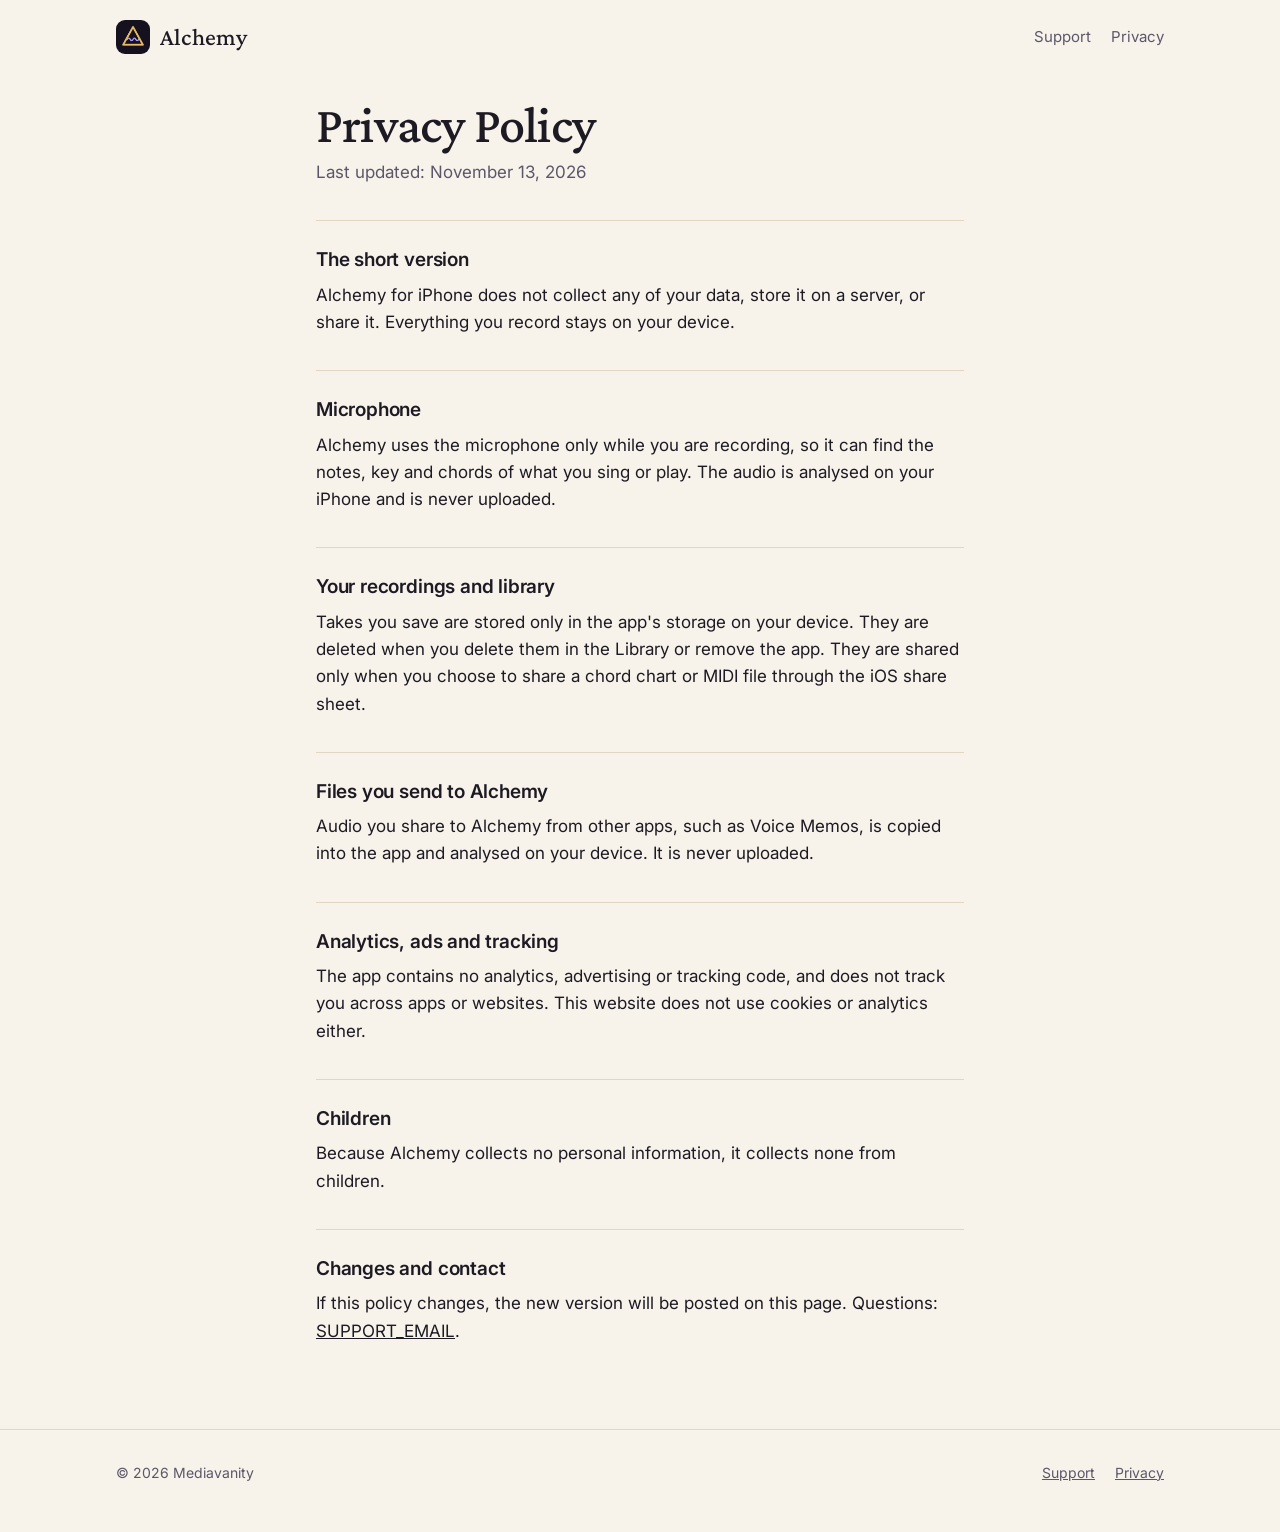
==== privacy.html @ 4d871781 "Alchemy website: product page, support and privacy Co-Authored-By: Claude Opus 5.5 <noreply@anthropi" ====
<!doctype html>
<html lang="en">
<head>
  <meta charset="utf-8">
  <meta name="viewport" content="width=device-width, initial-scale=1, viewport-fit=cover">
  <title>Alchemy Privacy Policy</title>
  <meta name="description" content="Privacy policy for Alchemy: Melody to Chords for iPhone.">
  <meta name="theme-color" content="#120f1a">
  <link rel="icon" href="assets/icon.svg" type="image/svg+xml">
  <link rel="apple-touch-icon" href="assets/apple-touch-icon.png">
  <link rel="stylesheet" href="assets/site.css">
</head>
<body>
  <div class="wrap">
    <div class="top">
      <a class="brand" href="./"><img src="assets/icon.png" alt="">Alchemy</a>
      <nav><a href="support.html">Support</a><a href="privacy.html">Privacy</a></nav>
    </div>
  </div>
  <main class="wrap doc">
    <h1>Privacy Policy</h1>
    <p class="date">Last updated: November 13, 2026</p>

    <h2>The short version</h2>
    <p>Alchemy for iPhone does not collect any of your data, store it on a server, or share it. Everything you record stays on your device.</p>

    <h2>Microphone</h2>
    <p>Alchemy uses the microphone only while you are recording, so it can find the notes, key and chords of what you sing or play. The audio is analysed on your iPhone and is never uploaded.</p>

    <h2>Your recordings and library</h2>
    <p>Takes you save are stored only in the app's storage on your device. They are deleted when you delete them in the Library or remove the app. They are shared only when you choose to share a chord chart or MIDI file through the iOS share sheet.</p>

    <h2>Files you send to Alchemy</h2>
    <p>Audio you share to Alchemy from other apps, such as Voice Memos, is copied into the app and analysed on your device. It is never uploaded.</p>

    <h2>Analytics, ads and tracking</h2>
    <p>The app contains no analytics, advertising or tracking code, and does not track you across apps or websites. This website does not use cookies or analytics either.</p>

    <h2>Children</h2>
    <p>Because Alchemy collects no personal information, it collects none from children.</p>

    <h2>Changes and contact</h2>
    <p>If this policy changes, the new version will be posted on this page. Questions: <a href="mailto:SUPPORT_EMAIL">SUPPORT_EMAIL</a>.</p>
  </main>
  <footer>
    <div class="wrap">
      <span>© 2026 Mediavanity</span>
      <nav><a href="support.html">Support</a><a href="privacy.html">Privacy</a></nav>
    </div>
  </footer>
</body>
</html>
---- assets/site.css ----
@import url('https://fonts.googleapis.com/css2?family=Crimson+Pro:ital,wght@0,500;1,500&family=Inter:wght@400;500;600&display=swap');

:root {
  --bg: #120f1a;
  --bg-2: #18132a;
  --surface: #1d1830;
  --line: #2c2640;
  --text: #f3eee4;
  --muted: #b2abc2;
  --gold: #e5bc63;
  --violet: #a99bff;
  --serif: 'Crimson Pro', 'Iowan Old Style', Palatino, Georgia, serif;
  --sans: Inter, -apple-system, BlinkMacSystemFont, 'Segoe UI', system-ui, sans-serif;
}
:root[data-theme="light"] { --bg: #f7f3ea; --bg-2: #efe8da; --surface: #fffaf0; --line: #e0d6c3; --text: #1d1a24; --muted: #5c566a; --gold: #a87a1c; --violet: #6b5bd6; }
@media (prefers-color-scheme: light) {
  :root:not([data-theme="dark"]) { --bg: #f7f3ea; --bg-2: #efe8da; --surface: #fffaf0; --line: #e0d6c3; --text: #1d1a24; --muted: #5c566a; --gold: #a87a1c; --violet: #6b5bd6; }
}

* { box-sizing: border-box; }
html { -webkit-text-size-adjust: 100%; }
body { margin: 0; background: var(--bg); color: var(--text); font: 400 17px/1.6 var(--sans); }
a { color: inherit; }
img { max-width: 100%; display: block; }
.wrap { max-width: 1080px; margin: 0 auto; padding: 0 16px; }

/* Header */
.top { display: flex; align-items: center; justify-content: space-between; padding: 20px 0; }
.brand { display: flex; align-items: center; gap: 10px; text-decoration: none; font: 500 24px/1 var(--serif); letter-spacing: 0.01em; }
.brand img { width: 34px; height: 34px; border-radius: 9px; }
.top nav { display: flex; gap: 20px; font-size: 15px; color: var(--muted); }
.top nav a { text-decoration: none; }
.top nav a:hover { color: var(--text); }

/* Hero */
.hero { position: relative; overflow: hidden; background: radial-gradient(90% 70% at 50% 0%, color-mix(in srgb, var(--violet) 22%, transparent) 0%, transparent 70%); }
.hero-grid { display: grid; grid-template-columns: 1.1fr 0.9fr; gap: 48px; align-items: center; padding: 48px 0 72px; }
.eyebrow { margin: 0 0 14px; font-size: 13px; font-weight: 600; letter-spacing: 0.14em; text-transform: uppercase; color: var(--gold); }
h1 { margin: 0; font: 500 clamp(44px, 7vw, 76px)/1.02 var(--serif); letter-spacing: -0.015em; text-wrap: balance; }
h1 em, h2 em { color: var(--gold); }
.lead { margin: 22px 0 30px; max-width: 30em; font-size: 19px; color: var(--muted); text-wrap: pretty; }
.store { display: inline-flex; align-items: center; gap: 12px; padding: 12px 22px 12px 18px; border-radius: 14px; background: var(--text); color: var(--bg); text-decoration: none; font-weight: 600; }
.store svg { width: 26px; height: 26px; }
.store small { display: block; font-size: 11px; font-weight: 500; opacity: 0.75; line-height: 1.2; }
.store span { line-height: 1.2; font-size: 18px; }
.store.soon { cursor: default; }
.note { margin: 14px 0 0; font-size: 14px; color: var(--muted); }

/* Phones */
.phone { width: 100%; max-width: 330px; margin: 0 auto; padding: 9px; border-radius: 52px; background: #050408;
  box-shadow: 0 0 0 1.5px #3a3150, 0 40px 90px rgba(0, 0, 0, 0.45), 0 0 140px color-mix(in srgb, var(--violet) 18%, transparent); }
.phone img { width: 100%; aspect-ratio: 440 / 956; border-radius: 44px; }

/* Sections */
section { padding: 72px 0; }
section + section { border-top: 1px solid var(--line); }
h2 { margin: 0 0 12px; font: 500 clamp(34px, 5vw, 48px)/1.08 var(--serif); letter-spacing: -0.01em; text-wrap: balance; }
.section-lead { margin: 0 0 40px; max-width: 36em; color: var(--muted); font-size: 18px; }

.steps { display: grid; grid-template-columns: repeat(3, 1fr); gap: 20px; margin: 0; padding: 0; list-style: none; counter-reset: step; }
.steps li { padding: 26px; border-radius: 20px; background: var(--surface); border: 1px solid var(--line); counter-increment: step; }
.steps li::before { content: counter(step); display: grid; place-items: center; width: 34px; height: 34px; margin-bottom: 14px; border-radius: 50%;
  background: color-mix(in srgb, var(--gold) 18%, transparent); color: var(--gold); font: 600 16px/1 var(--sans); }
.steps h3, .features h3 { margin: 0 0 6px; font-size: 18px; font-weight: 600; }
.steps p, .features p { margin: 0; color: var(--muted); font-size: 16px; }

.gallery { display: grid; grid-template-columns: repeat(4, 1fr); gap: 22px; }
.gallery figure { margin: 0; }
.gallery .phone { padding: 6px; border-radius: 34px; box-shadow: 0 0 0 1.5px #3a3150, 0 20px 50px rgba(0, 0, 0, 0.35); }
.gallery .phone img { border-radius: 29px; }
.gallery figcaption { margin-top: 14px; text-align: center; font-size: 15px; color: var(--muted); }

.features { display: grid; grid-template-columns: repeat(3, 1fr); gap: 34px 28px; }
.features div { padding-top: 18px; border-top: 2px solid var(--gold); }

.privacy { display: grid; grid-template-columns: auto 1fr; gap: 28px; align-items: center; padding: 34px; border-radius: 24px; background: var(--surface); border: 1px solid var(--line); }
.privacy svg { width: 56px; height: 56px; color: var(--gold); }
.privacy h2 { font-size: 34px; margin-bottom: 6px; }
.privacy p { margin: 0; color: var(--muted); }

.cta { text-align: center; }
.cta img { width: 88px; height: 88px; margin: 0 auto 22px; border-radius: 20px; }
.cta .lead { margin: 14px auto 28px; }

footer { padding: 32px 0 48px; border-top: 1px solid var(--line); color: var(--muted); font-size: 14px; }
footer .wrap { display: flex; flex-wrap: wrap; gap: 12px 24px; justify-content: space-between; }
footer nav { display: flex; gap: 20px; }

/* Text pages (support, privacy) */
.doc { max-width: 680px; padding-top: 24px; padding-bottom: 72px; }
.doc h1 { font-size: clamp(38px, 6vw, 52px); margin-bottom: 8px; }
.doc .date, .doc .intro { color: var(--muted); margin: 0 0 8px; }
.doc h2 { font: 600 19px/1.4 var(--sans); margin: 34px 0 8px; padding-top: 26px; border-top: 1px solid var(--line); }
.doc p { margin: 0 0 12px; }

@media (max-width: 860px) {
  .hero-grid { grid-template-columns: 1fr; gap: 44px; padding-top: 28px; text-align: center; }
  .lead { margin-left: auto; margin-right: auto; }
  .hero .phone { max-width: 280px; }
  .steps, .features { grid-template-columns: 1fr; }
  .gallery { grid-template-columns: repeat(4, 72%); overflow-x: auto; scroll-snap-type: x mandatory; padding-bottom: 12px; margin: 0 -16px; padding-left: 16px; padding-right: 16px; }
  .gallery figure { scroll-snap-align: center; }
  .privacy { grid-template-columns: 1fr; text-align: center; }
  .privacy svg { margin: 0 auto; }
  .top nav { gap: 14px; }
}
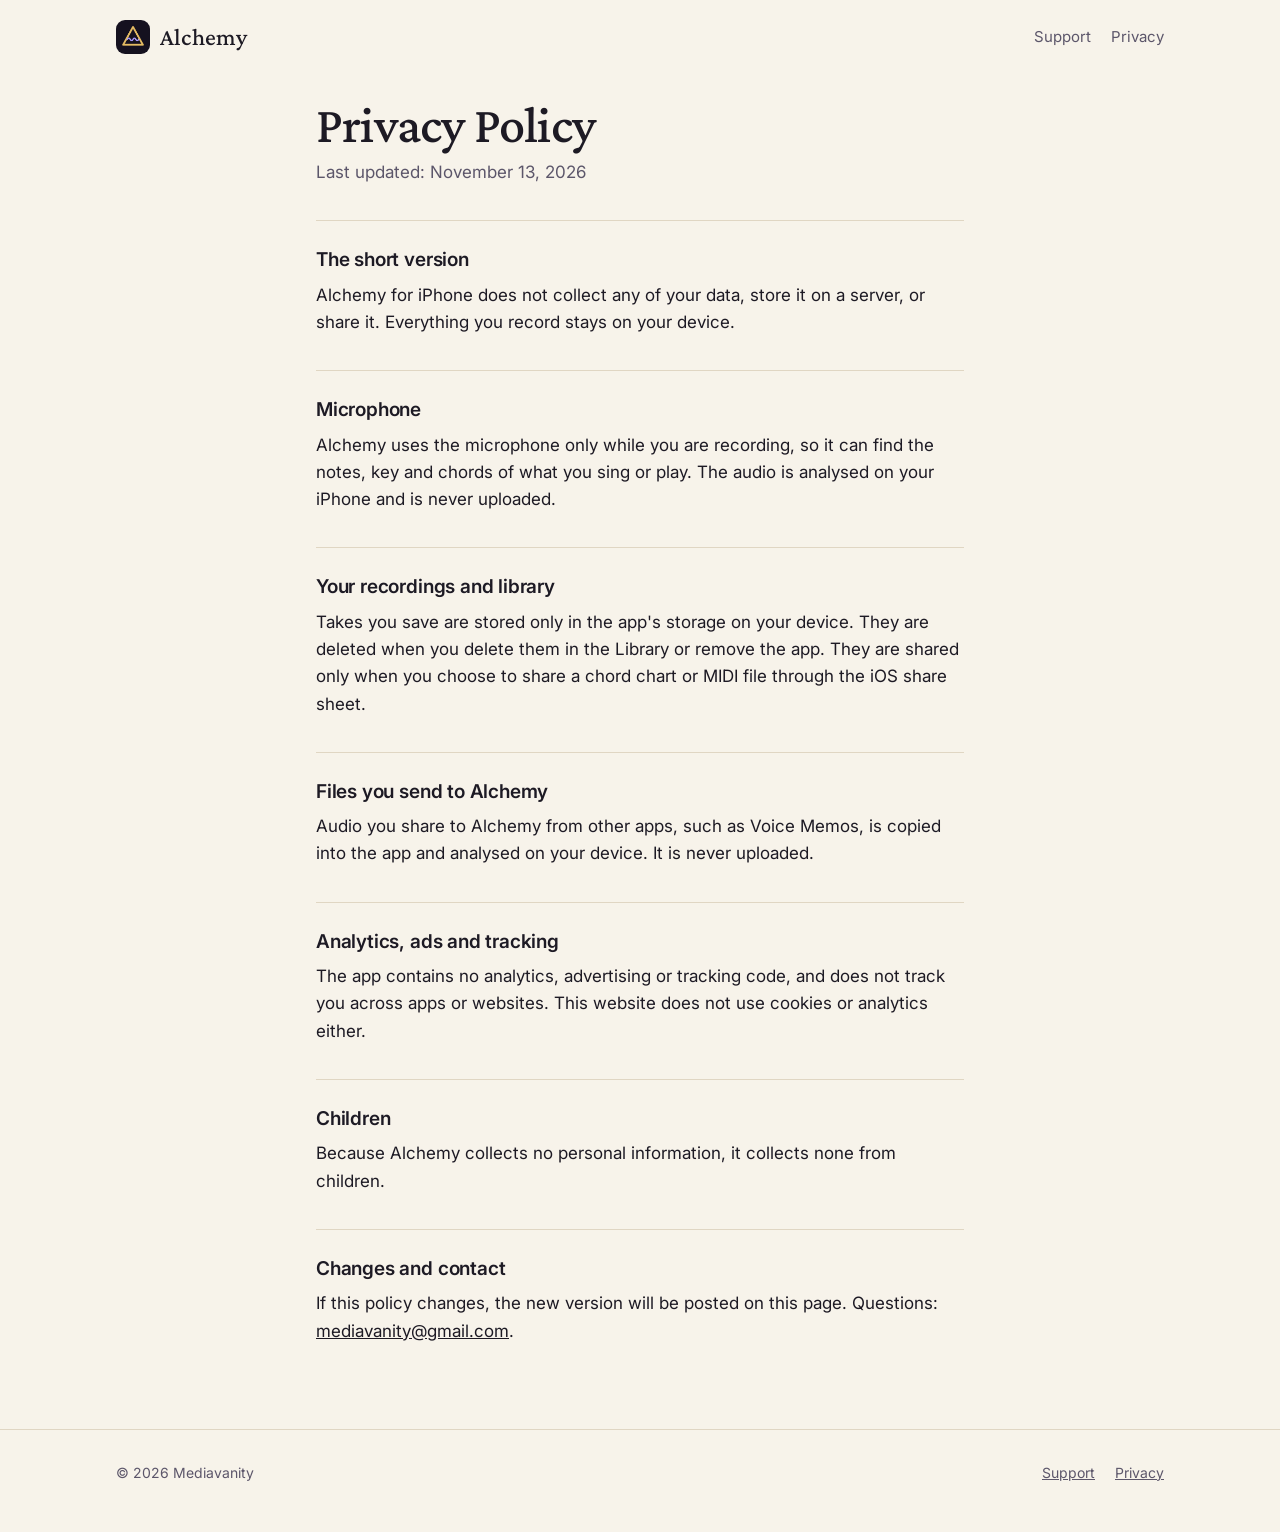
==== commit 5826c8bb: "Add the support email Co-Authored-By: Claude Opus 5.5 <noreply@anthropic.com>" ====
--- a/privacy.html
+++ b/privacy.html
@@ -40,7 +40,7 @@
     <p>Because Alchemy collects no personal information, it collects none from children.</p>
 
     <h2>Changes and contact</h2>
-    <p>If this policy changes, the new version will be posted on this page. Questions: <a href="mailto:SUPPORT_EMAIL">SUPPORT_EMAIL</a>.</p>
+    <p>If this policy changes, the new version will be posted on this page. Questions: <a href="mailto:mediavanity@gmail.com">mediavanity@gmail.com</a>.</p>
   </main>
   <footer>
     <div class="wrap">
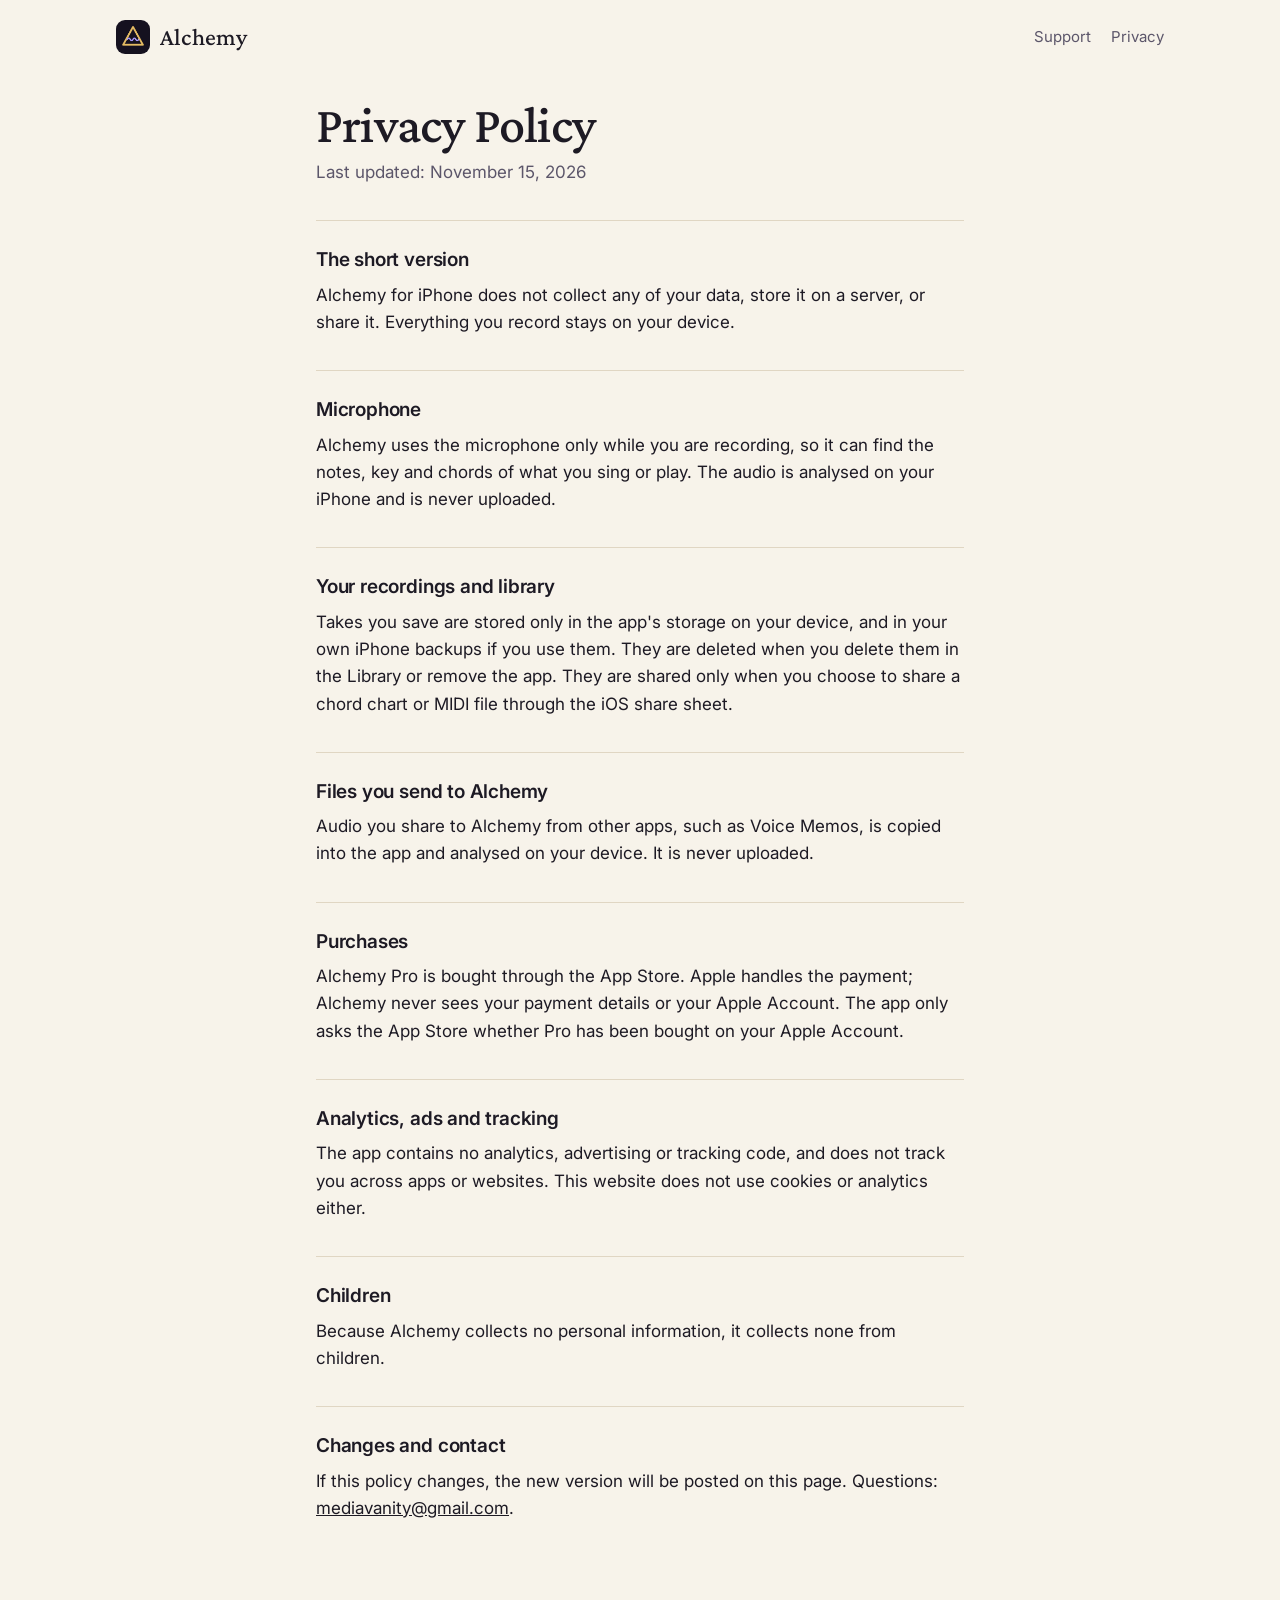
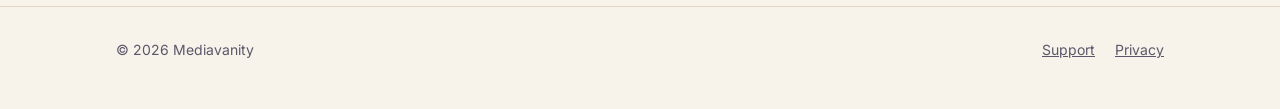
==== commit 77ba5211: "About page: all seven modes, free and Pro, new screens; support and privacy updated - Home: leads wi" ====
--- a/privacy.html
+++ b/privacy.html
@@ -19,7 +19,7 @@
   </div>
   <main class="wrap doc">
     <h1>Privacy Policy</h1>
-    <p class="date">Last updated: November 13, 2026</p>
+    <p class="date">Last updated: November 15, 2026</p>
 
     <h2>The short version</h2>
     <p>Alchemy for iPhone does not collect any of your data, store it on a server, or share it. Everything you record stays on your device.</p>
@@ -28,10 +28,13 @@
     <p>Alchemy uses the microphone only while you are recording, so it can find the notes, key and chords of what you sing or play. The audio is analysed on your iPhone and is never uploaded.</p>
 
     <h2>Your recordings and library</h2>
-    <p>Takes you save are stored only in the app's storage on your device. They are deleted when you delete them in the Library or remove the app. They are shared only when you choose to share a chord chart or MIDI file through the iOS share sheet.</p>
+    <p>Takes you save are stored only in the app's storage on your device, and in your own iPhone backups if you use them. They are deleted when you delete them in the Library or remove the app. They are shared only when you choose to share a chord chart or MIDI file through the iOS share sheet.</p>
 
     <h2>Files you send to Alchemy</h2>
     <p>Audio you share to Alchemy from other apps, such as Voice Memos, is copied into the app and analysed on your device. It is never uploaded.</p>
+
+    <h2>Purchases</h2>
+    <p>Alchemy Pro is bought through the App Store. Apple handles the payment; Alchemy never sees your payment details or your Apple Account. The app only asks the App Store whether Pro has been bought on your Apple Account.</p>
 
     <h2>Analytics, ads and tracking</h2>
     <p>The app contains no analytics, advertising or tracking code, and does not track you across apps or websites. This website does not use cookies or analytics either.</p>
